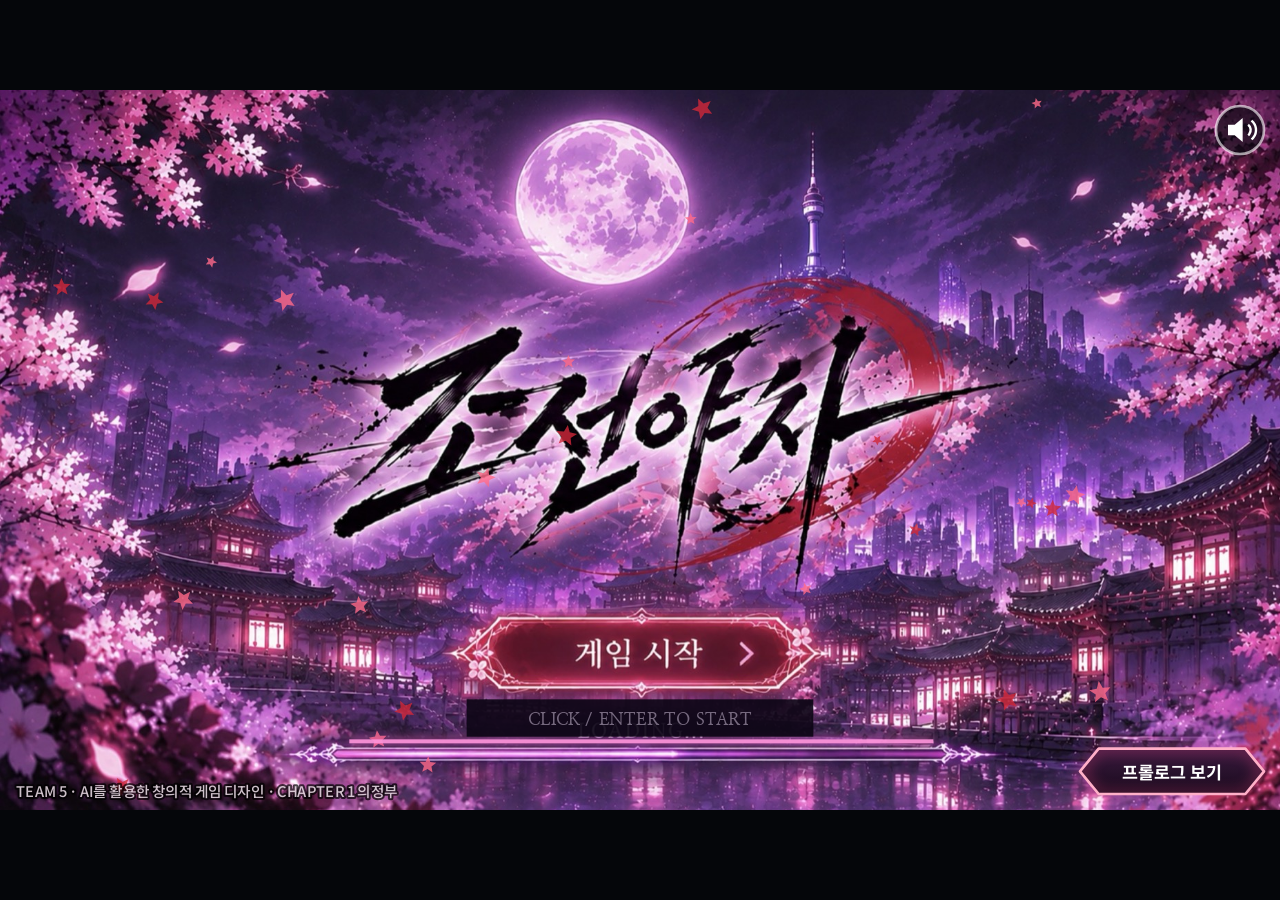
==== github-deploy/index.html @ e9e97305 "v6: 김선달 원거리화 · 최호철 평타 정상 타격 · 심청이 인당수의 한 재설계 - 김선달: 평타 3타를 부채 바람 투사체(FanShot)로 — 풍압 화살 / 초승달 풍압, 풍류의" ====
<!doctype html>
<html lang="ko">
<head>
<meta charset="utf-8">
<meta name="viewport" content="width=device-width,initial-scale=1,maximum-scale=1,user-scalable=no,viewport-fit=cover">
<meta name="apple-mobile-web-app-capable" content="yes">
<meta name="theme-color" content="#05060a">
<title>조선야차</title>
<link rel="preconnect" href="https://fonts.googleapis.com">
<link rel="preconnect" href="https://fonts.gstatic.com" crossorigin>
<link href="https://fonts.googleapis.com/css2?family=Nanum+Myeongjo:wght@700;800&family=Noto+Sans+KR:wght@400;500;700;900&display=swap" rel="stylesheet">
<link rel="stylesheet" href="style.css?v=6">
</head>
<body>
<canvas id="game"></canvas>
<div id="rotate">📱 가로 화면으로 돌려 주세요</div>
<script src="core.js?v=6"></script>
<script src="sprite_meta.js?v=6"></script>
<script src="assets.js?v=6"></script>
<script src="art.js?v=6"></script>
<script src="battle.js?v=6"></script>
<script src="scenes.js?v=6"></script>
</body>
</html>
---- github-deploy/style.css ----
html, body {
  margin: 0;
  height: 100%;
  background: #05060a;
  overflow: hidden;
  overscroll-behavior: none;
}
body {
  display: flex;
  align-items: center;
  justify-content: center;
  -webkit-user-select: none;
  user-select: none;
  -webkit-touch-callout: none;
}
#game {
  display: block;
  touch-action: none;
  background: #000;
}
#rotate {
  display: none;
  position: fixed;
  inset: 0;
  align-items: center;
  justify-content: center;
  background: #05060a;
  color: #f3c66b;
  font: 700 20px "Noto Sans KR", sans-serif;
  text-align: center;
  padding: 16px;
}
/* only on touch phones/tablets held upright — never on desktop windows */
@media (orientation: portrait) and (pointer: coarse) {
  #rotate { display: flex; }
}
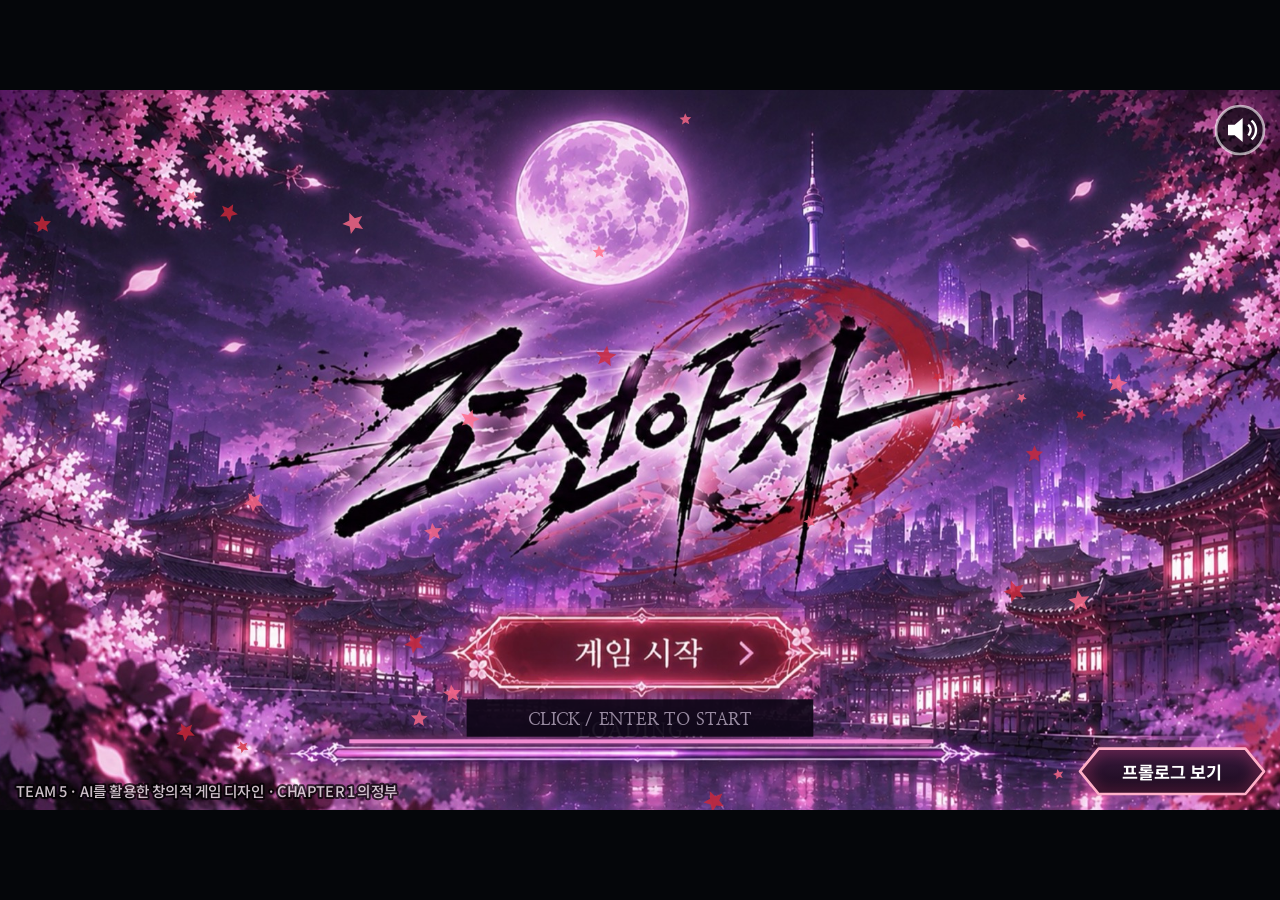
==== commit b35720a8: "v7: 합동기 게이지 표시·발동 안내 · 체력 자연 감소 제거 - 합동기(2인 시너지): HUD에 게이지 바 + % 표시, 가득 차면 「합동기 준비! [O]」 배너   게이지가 부" ====
--- a/github-deploy/index.html
+++ b/github-deploy/index.html
@@ -9,16 +9,16 @@
 <link rel="preconnect" href="https://fonts.googleapis.com">
 <link rel="preconnect" href="https://fonts.gstatic.com" crossorigin>
 <link href="https://fonts.googleapis.com/css2?family=Nanum+Myeongjo:wght@700;800&family=Noto+Sans+KR:wght@400;500;700;900&display=swap" rel="stylesheet">
-<link rel="stylesheet" href="style.css?v=6">
+<link rel="stylesheet" href="style.css?v=7">
 </head>
 <body>
 <canvas id="game"></canvas>
 <div id="rotate">📱 가로 화면으로 돌려 주세요</div>
-<script src="core.js?v=6"></script>
-<script src="sprite_meta.js?v=6"></script>
-<script src="assets.js?v=6"></script>
-<script src="art.js?v=6"></script>
-<script src="battle.js?v=6"></script>
-<script src="scenes.js?v=6"></script>
+<script src="core.js?v=7"></script>
+<script src="sprite_meta.js?v=7"></script>
+<script src="assets.js?v=7"></script>
+<script src="art.js?v=7"></script>
+<script src="battle.js?v=7"></script>
+<script src="scenes.js?v=7"></script>
 </body>
 </html>
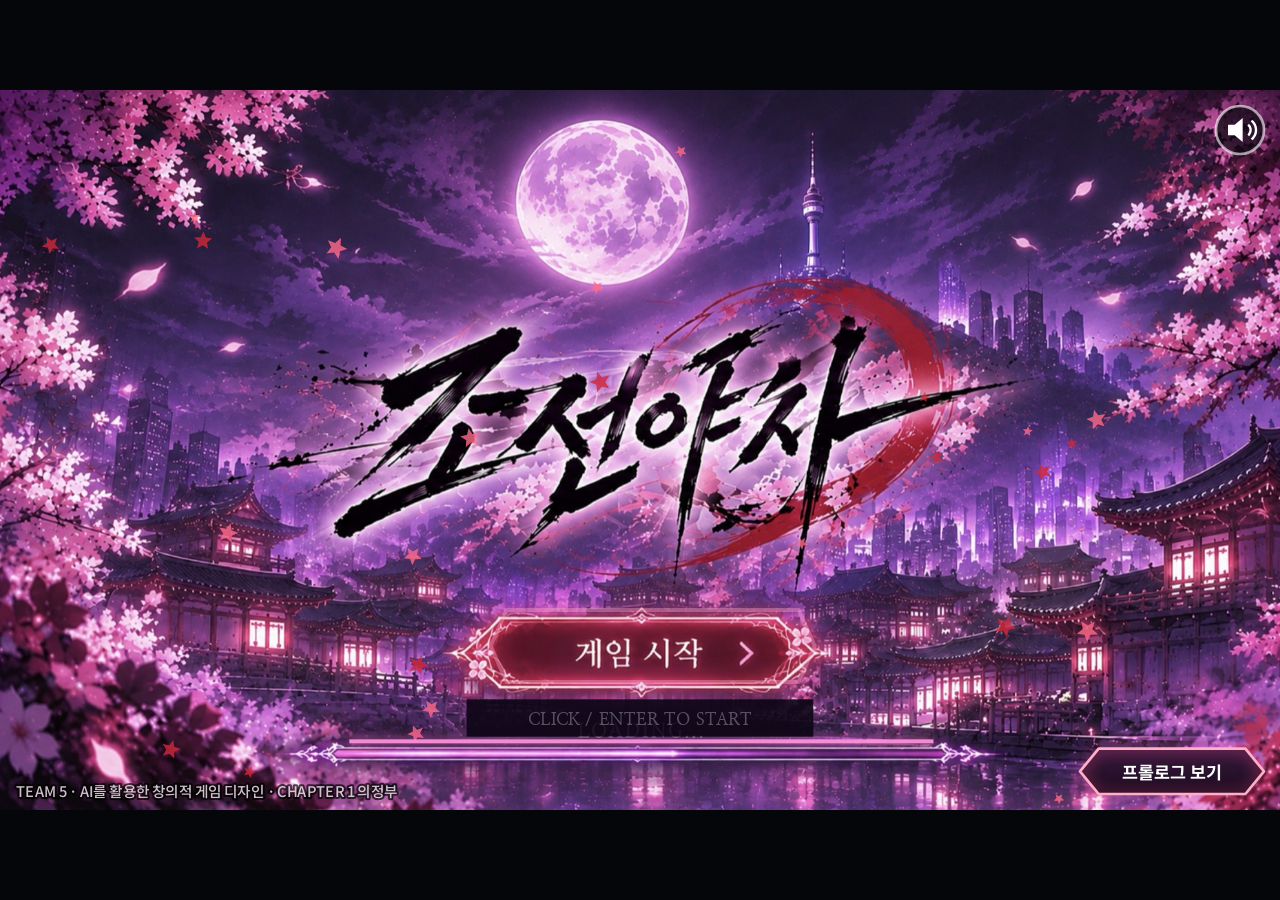
==== commit 9cca8d33: "v8: 심청이 용 변신(야차강림 각성형) — 동작 5종 · 워크사이클 - 궁극기 「흑련개화: 야차강림」 사용 시 용으로 변신, 궁극기 후 15초 유지   변신 중 대기·걷기·공격·" ====
--- a/github-deploy/index.html
+++ b/github-deploy/index.html
@@ -9,16 +9,16 @@
 <link rel="preconnect" href="https://fonts.googleapis.com">
 <link rel="preconnect" href="https://fonts.gstatic.com" crossorigin>
 <link href="https://fonts.googleapis.com/css2?family=Nanum+Myeongjo:wght@700;800&family=Noto+Sans+KR:wght@400;500;700;900&display=swap" rel="stylesheet">
-<link rel="stylesheet" href="style.css?v=7">
+<link rel="stylesheet" href="style.css?v=8">
 </head>
 <body>
 <canvas id="game"></canvas>
 <div id="rotate">📱 가로 화면으로 돌려 주세요</div>
-<script src="core.js?v=7"></script>
-<script src="sprite_meta.js?v=7"></script>
-<script src="assets.js?v=7"></script>
-<script src="art.js?v=7"></script>
-<script src="battle.js?v=7"></script>
-<script src="scenes.js?v=7"></script>
+<script src="core.js?v=8"></script>
+<script src="sprite_meta.js?v=8"></script>
+<script src="assets.js?v=8"></script>
+<script src="art.js?v=8"></script>
+<script src="battle.js?v=8"></script>
+<script src="scenes.js?v=8"></script>
 </body>
 </html>
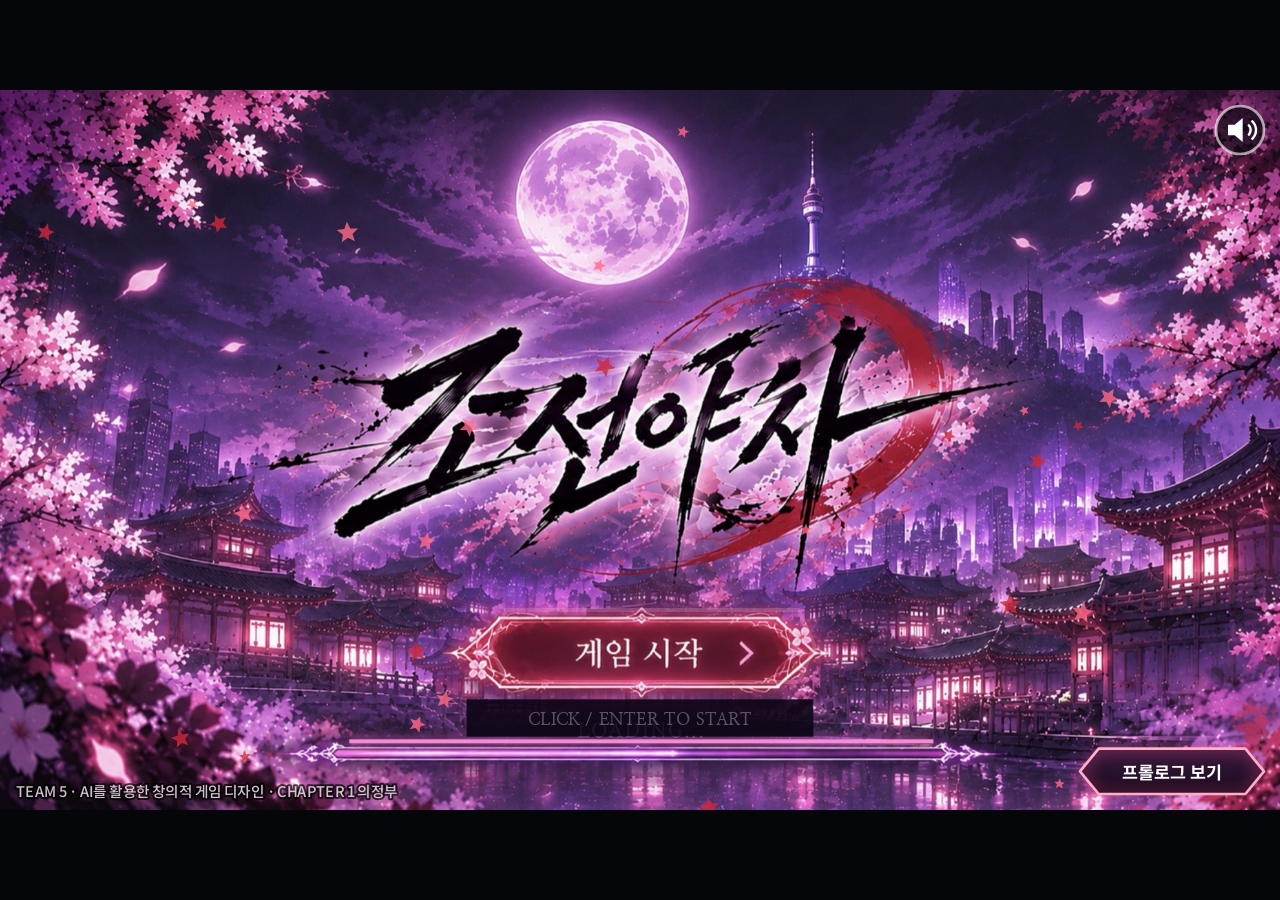
==== commit 089aae4d: "v9: 국악풍 배경음악 — 타이틀 · 대화 · 전투(페이즈별 고조) · 승리/패배 - music.js: Web Audio로 실시간 합성 (음원 파일·저작권 없음), D 계면조풍 단" ====
--- a/github-deploy/index.html
+++ b/github-deploy/index.html
@@ -9,16 +9,17 @@
 <link rel="preconnect" href="https://fonts.googleapis.com">
 <link rel="preconnect" href="https://fonts.gstatic.com" crossorigin>
 <link href="https://fonts.googleapis.com/css2?family=Nanum+Myeongjo:wght@700;800&family=Noto+Sans+KR:wght@400;500;700;900&display=swap" rel="stylesheet">
-<link rel="stylesheet" href="style.css?v=8">
+<link rel="stylesheet" href="style.css?v=9">
 </head>
 <body>
 <canvas id="game"></canvas>
 <div id="rotate">📱 가로 화면으로 돌려 주세요</div>
-<script src="core.js?v=8"></script>
-<script src="sprite_meta.js?v=8"></script>
-<script src="assets.js?v=8"></script>
-<script src="art.js?v=8"></script>
-<script src="battle.js?v=8"></script>
-<script src="scenes.js?v=8"></script>
+<script src="core.js?v=9"></script>
+<script src="music.js?v=9"></script>
+<script src="sprite_meta.js?v=9"></script>
+<script src="assets.js?v=9"></script>
+<script src="art.js?v=9"></script>
+<script src="battle.js?v=9"></script>
+<script src="scenes.js?v=9"></script>
 </body>
 </html>
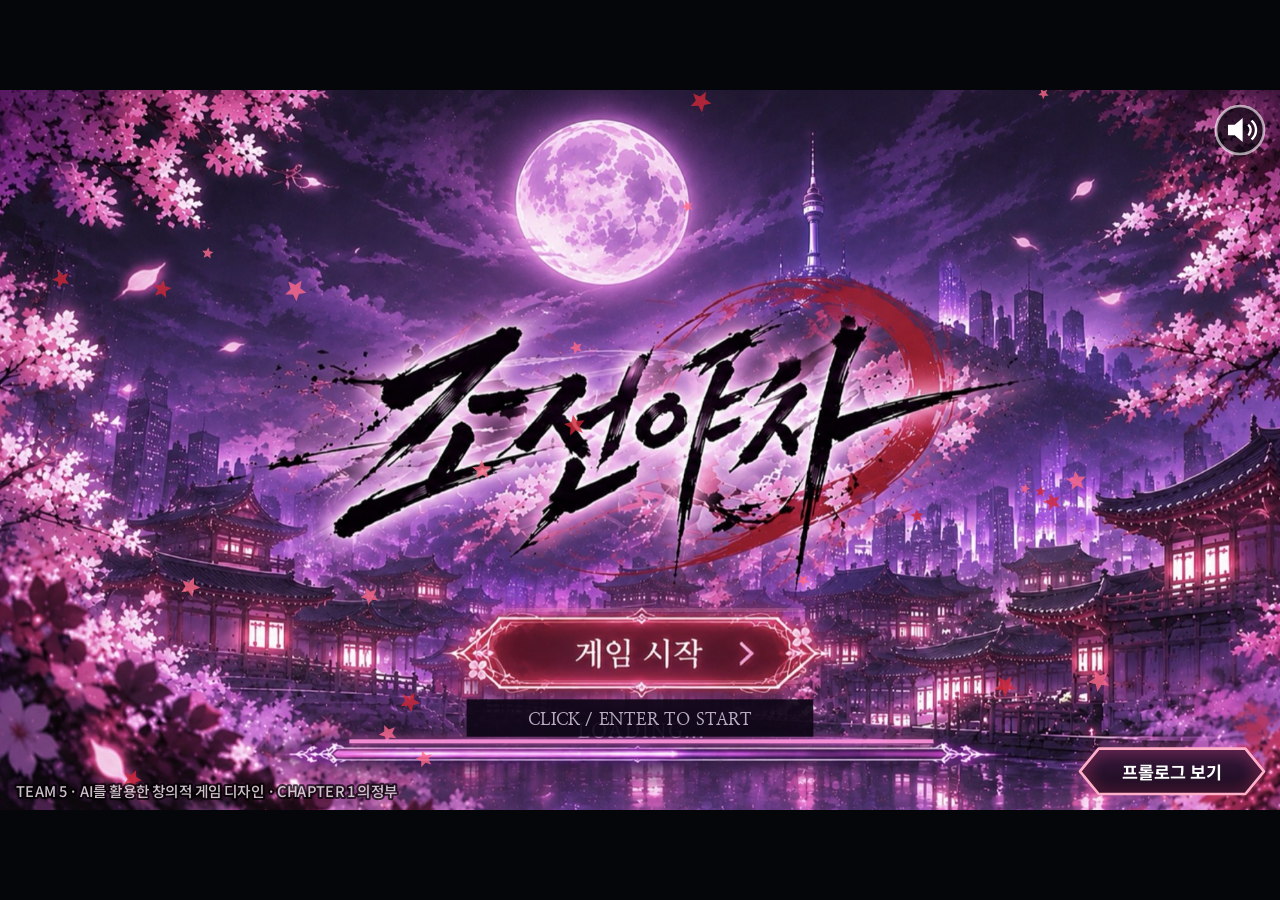
==== commit bc7aa665: "v10: 평타 연출 강화 — 이동민 쌍검 검기 · 최호철 맹호권 충격 섬광/흑연 발톱 · 심청이 수류검(용 변신 시 흑련) · 캐릭터별 적중 연출 Co-Authored-By: Cl" ====
--- a/github-deploy/index.html
+++ b/github-deploy/index.html
@@ -14,12 +14,12 @@
 <body>
 <canvas id="game"></canvas>
 <div id="rotate">📱 가로 화면으로 돌려 주세요</div>
-<script src="core.js?v=9"></script>
-<script src="music.js?v=9"></script>
-<script src="sprite_meta.js?v=9"></script>
-<script src="assets.js?v=9"></script>
-<script src="art.js?v=9"></script>
-<script src="battle.js?v=9"></script>
-<script src="scenes.js?v=9"></script>
+<script src="core.js?v=10"></script>
+<script src="music.js?v=10"></script>
+<script src="sprite_meta.js?v=10"></script>
+<script src="assets.js?v=10"></script>
+<script src="art.js?v=10"></script>
+<script src="battle.js?v=10"></script>
+<script src="scenes.js?v=10"></script>
 </body>
 </html>
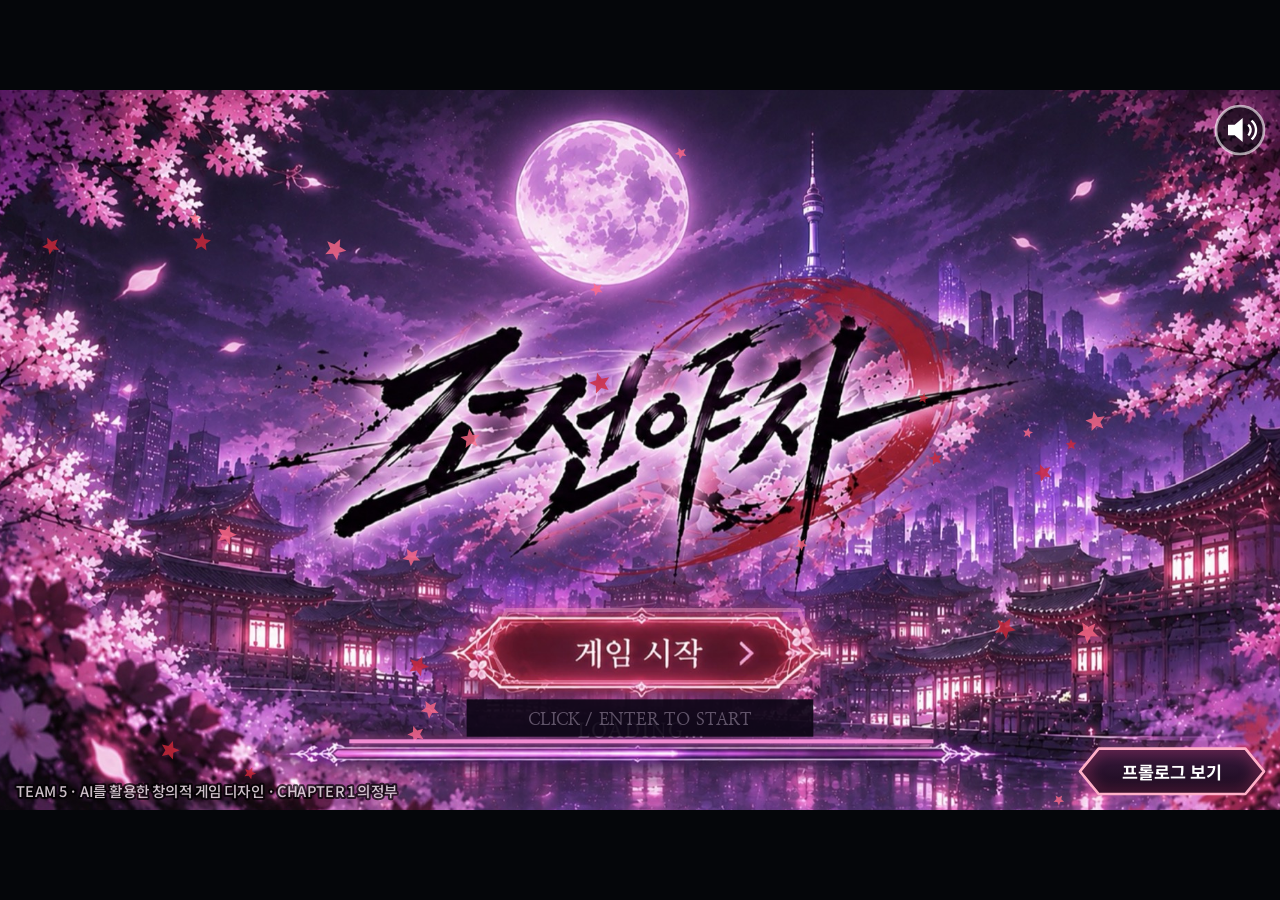
==== commit 35693eaf: "v11: 최종 기획서 반영 — 심청이 용혈의 공명·용린참·용왕의 포효·용신강림(용 형태) · 이동민 해체 본능 수치 정리 · 스테이지 핵심 대사 Co-Authored-By: Cla" ====
--- a/github-deploy/index.html
+++ b/github-deploy/index.html
@@ -14,12 +14,12 @@
 <body>
 <canvas id="game"></canvas>
 <div id="rotate">📱 가로 화면으로 돌려 주세요</div>
-<script src="core.js?v=10"></script>
-<script src="music.js?v=10"></script>
-<script src="sprite_meta.js?v=10"></script>
-<script src="assets.js?v=10"></script>
-<script src="art.js?v=10"></script>
-<script src="battle.js?v=10"></script>
-<script src="scenes.js?v=10"></script>
+<script src="core.js?v=11"></script>
+<script src="music.js?v=11"></script>
+<script src="sprite_meta.js?v=11"></script>
+<script src="assets.js?v=11"></script>
+<script src="art.js?v=11"></script>
+<script src="battle.js?v=11"></script>
+<script src="scenes.js?v=11"></script>
 </body>
 </html>
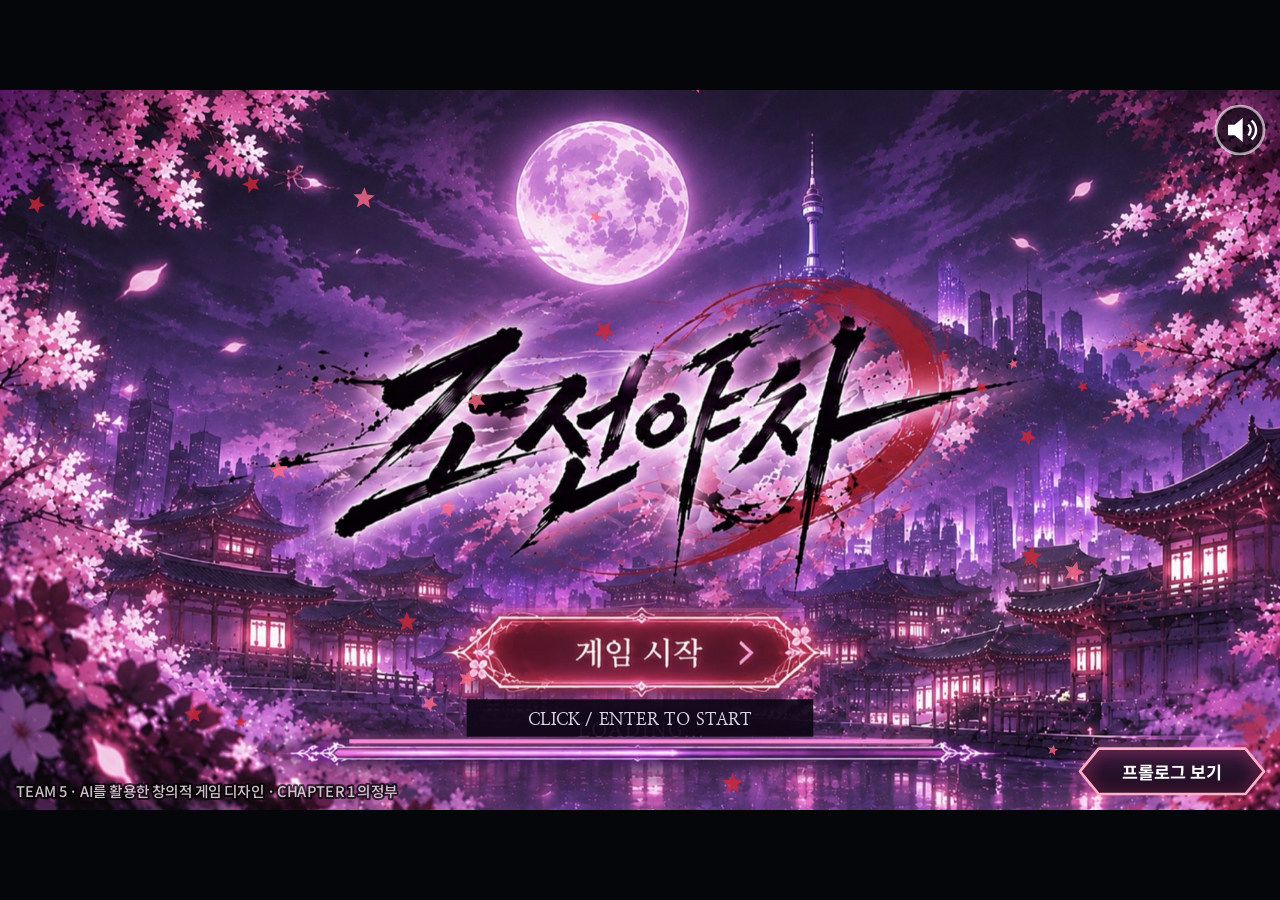
==== commit 0201001b: "v12: 전투 배경 그림 고화질본 교체 · 출전 편성 배지 선봉/후봉 Co-Authored-By: Claude Opus 5.5 <noreply@anthropic.com>" ====
--- a/github-deploy/index.html
+++ b/github-deploy/index.html
@@ -14,12 +14,12 @@
 <body>
 <canvas id="game"></canvas>
 <div id="rotate">📱 가로 화면으로 돌려 주세요</div>
-<script src="core.js?v=11"></script>
-<script src="music.js?v=11"></script>
-<script src="sprite_meta.js?v=11"></script>
-<script src="assets.js?v=11"></script>
-<script src="art.js?v=11"></script>
-<script src="battle.js?v=11"></script>
-<script src="scenes.js?v=11"></script>
+<script src="core.js?v=12"></script>
+<script src="music.js?v=12"></script>
+<script src="sprite_meta.js?v=12"></script>
+<script src="assets.js?v=12"></script>
+<script src="art.js?v=12"></script>
+<script src="battle.js?v=12"></script>
+<script src="scenes.js?v=12"></script>
 </body>
 </html>
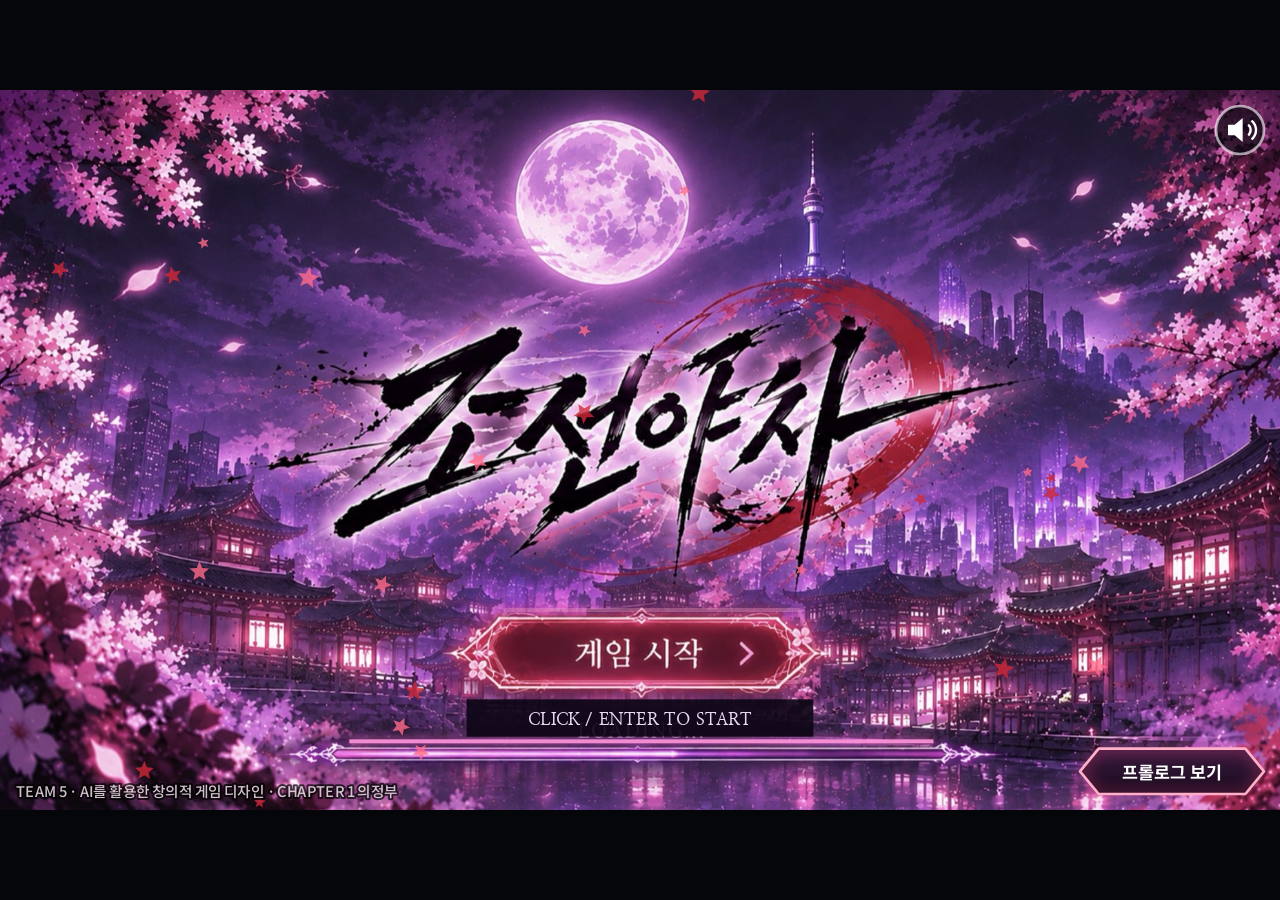
==== commit 21b53181: "v13: 심청이 형태별 액티브 스킬 자동 전환 — HUMAN 용린참 / DRAGON 용왕의 포효, 변신 정확히 15초(교대 중에도 진행), 버튼 아이콘·이름 전환, 꼬리 휩쓸기 C" ====
--- a/github-deploy/index.html
+++ b/github-deploy/index.html
@@ -14,12 +14,12 @@
 <body>
 <canvas id="game"></canvas>
 <div id="rotate">📱 가로 화면으로 돌려 주세요</div>
-<script src="core.js?v=12"></script>
-<script src="music.js?v=12"></script>
-<script src="sprite_meta.js?v=12"></script>
-<script src="assets.js?v=12"></script>
-<script src="art.js?v=12"></script>
-<script src="battle.js?v=12"></script>
-<script src="scenes.js?v=12"></script>
+<script src="core.js?v=13"></script>
+<script src="music.js?v=13"></script>
+<script src="sprite_meta.js?v=13"></script>
+<script src="assets.js?v=13"></script>
+<script src="art.js?v=13"></script>
+<script src="battle.js?v=13"></script>
+<script src="scenes.js?v=13"></script>
 </body>
 </html>
